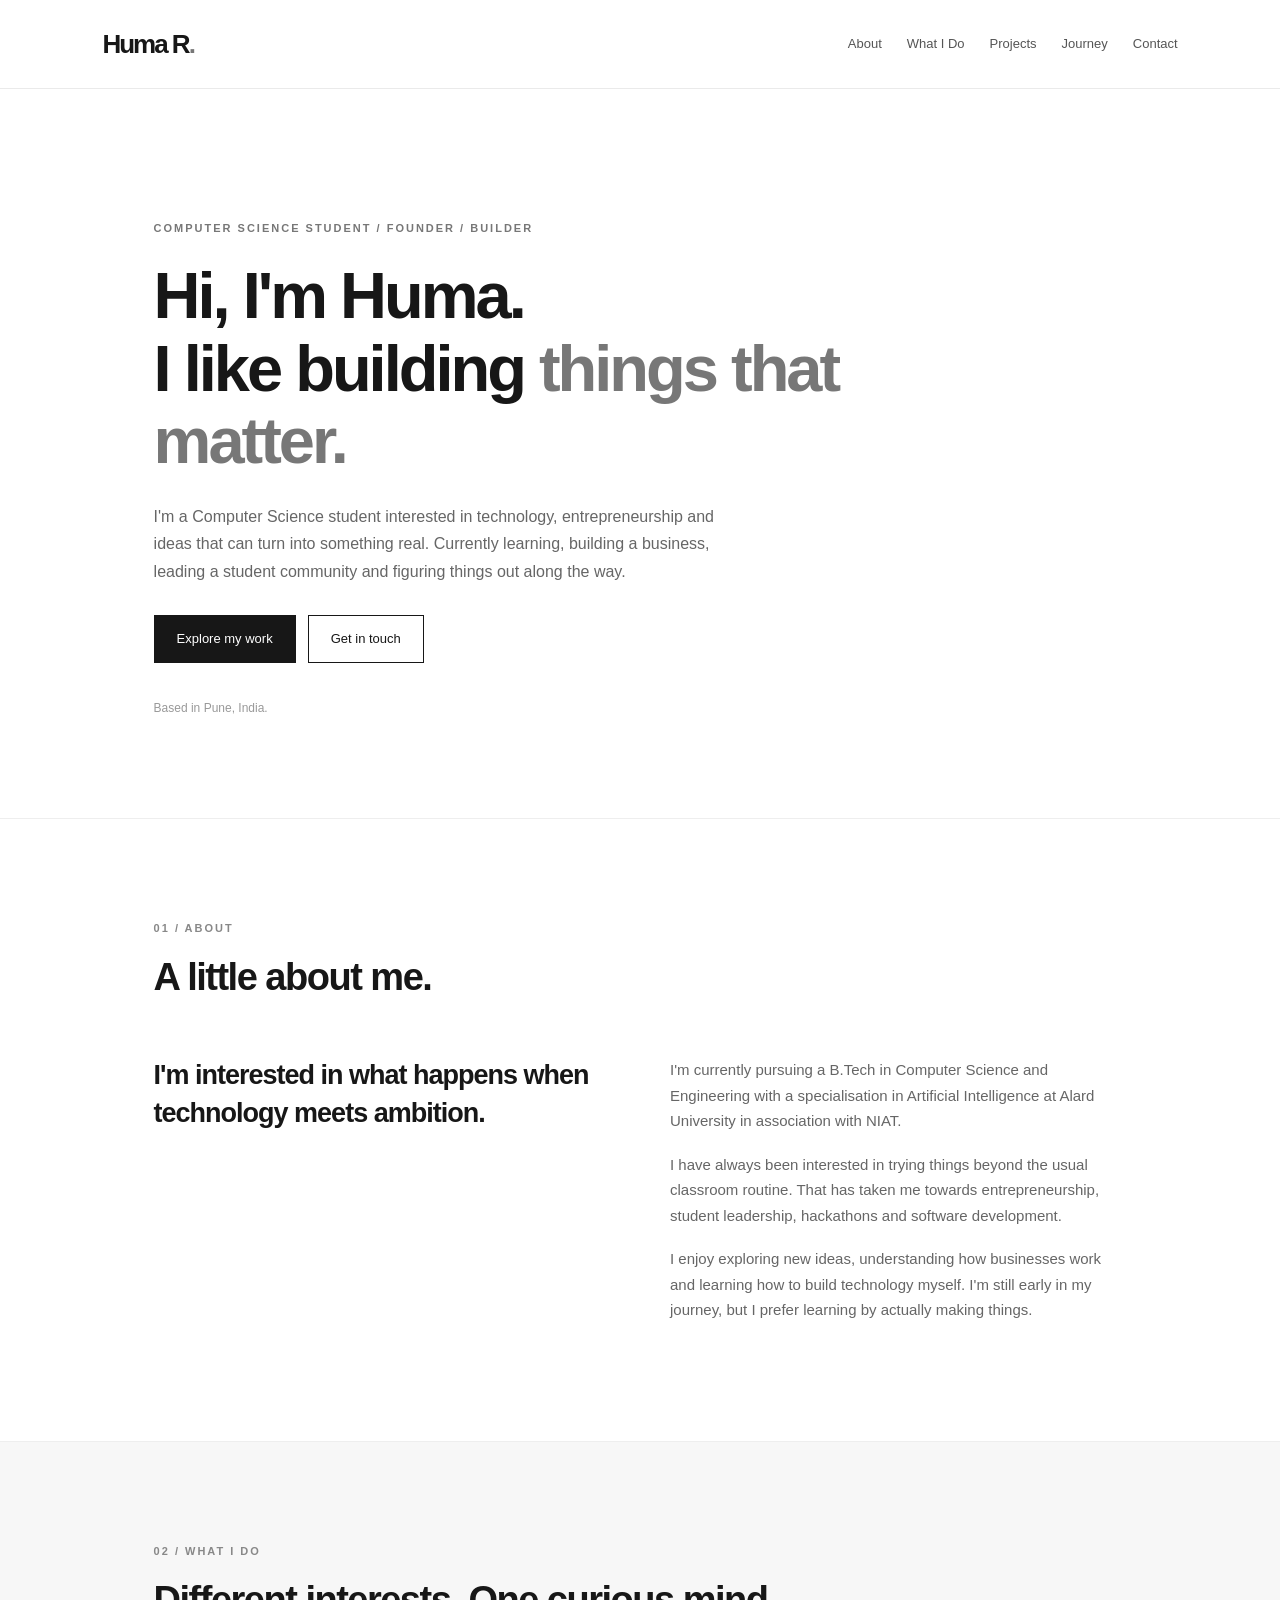
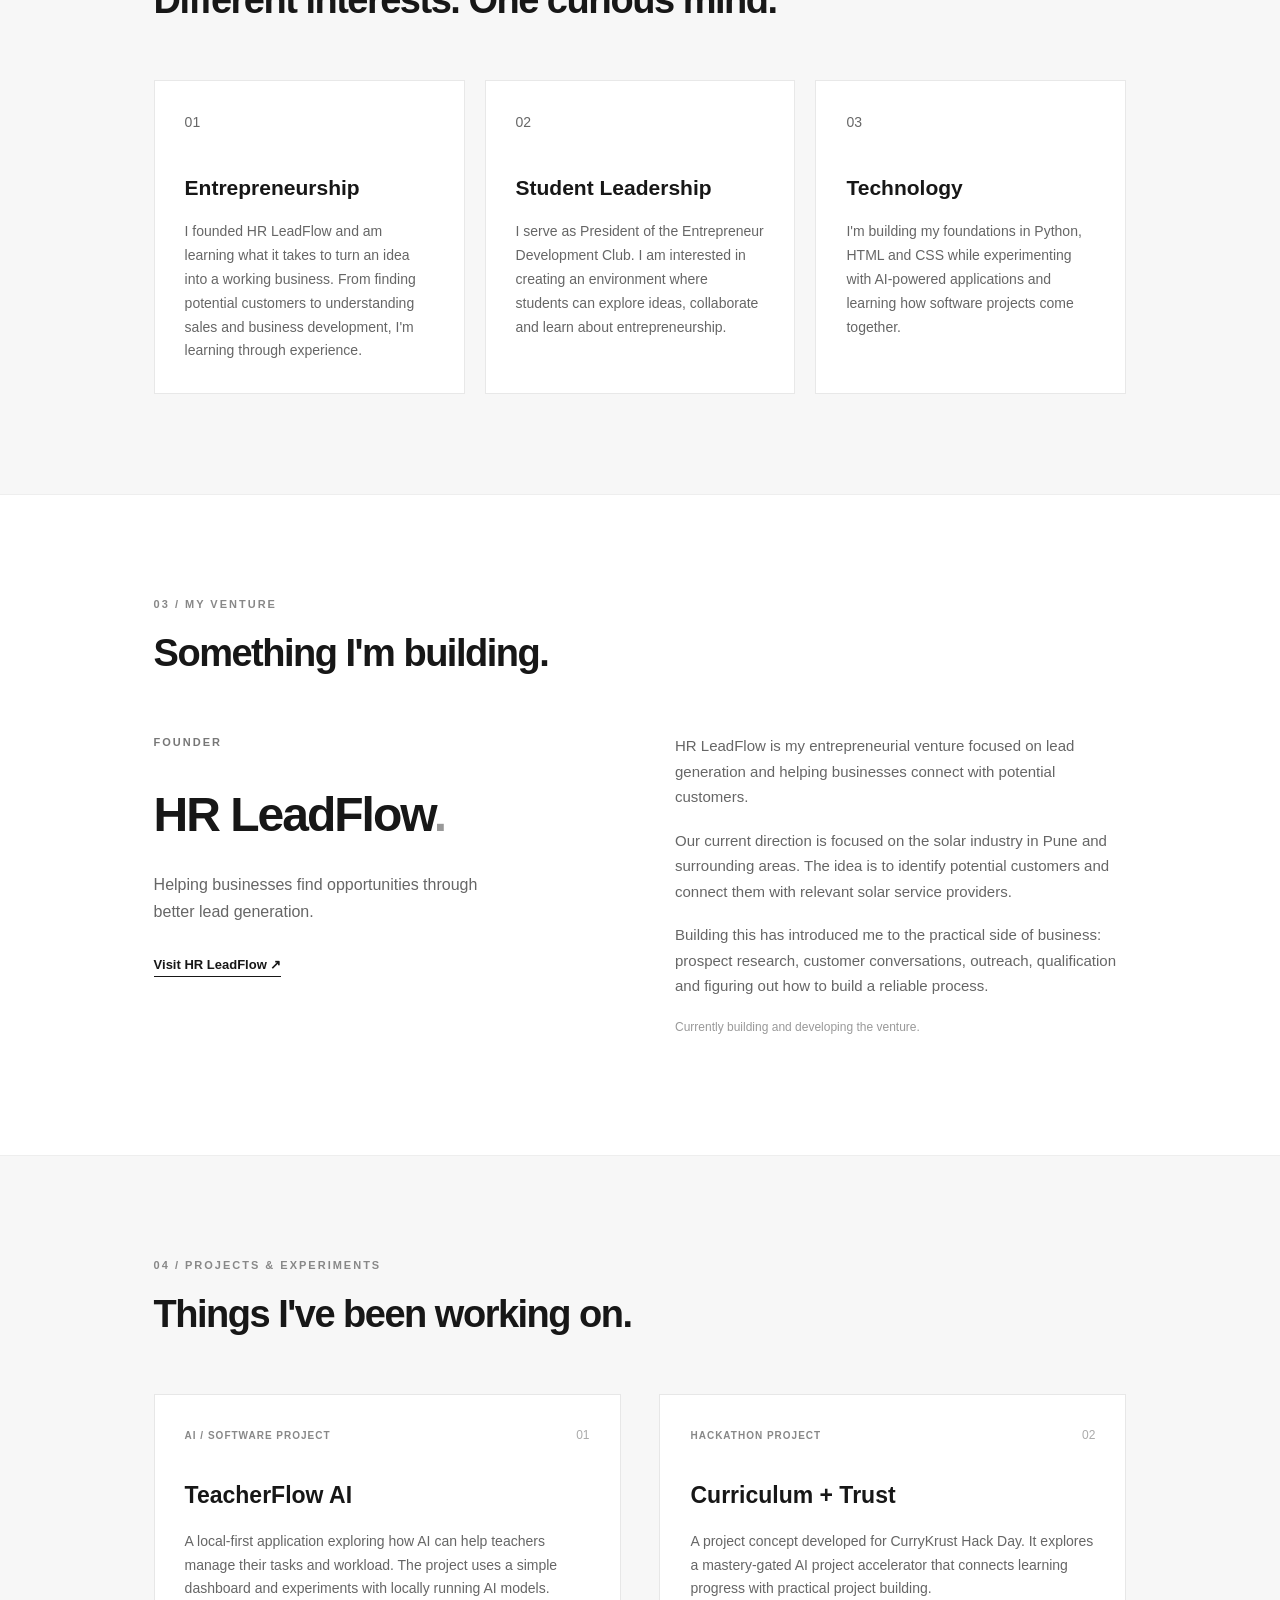
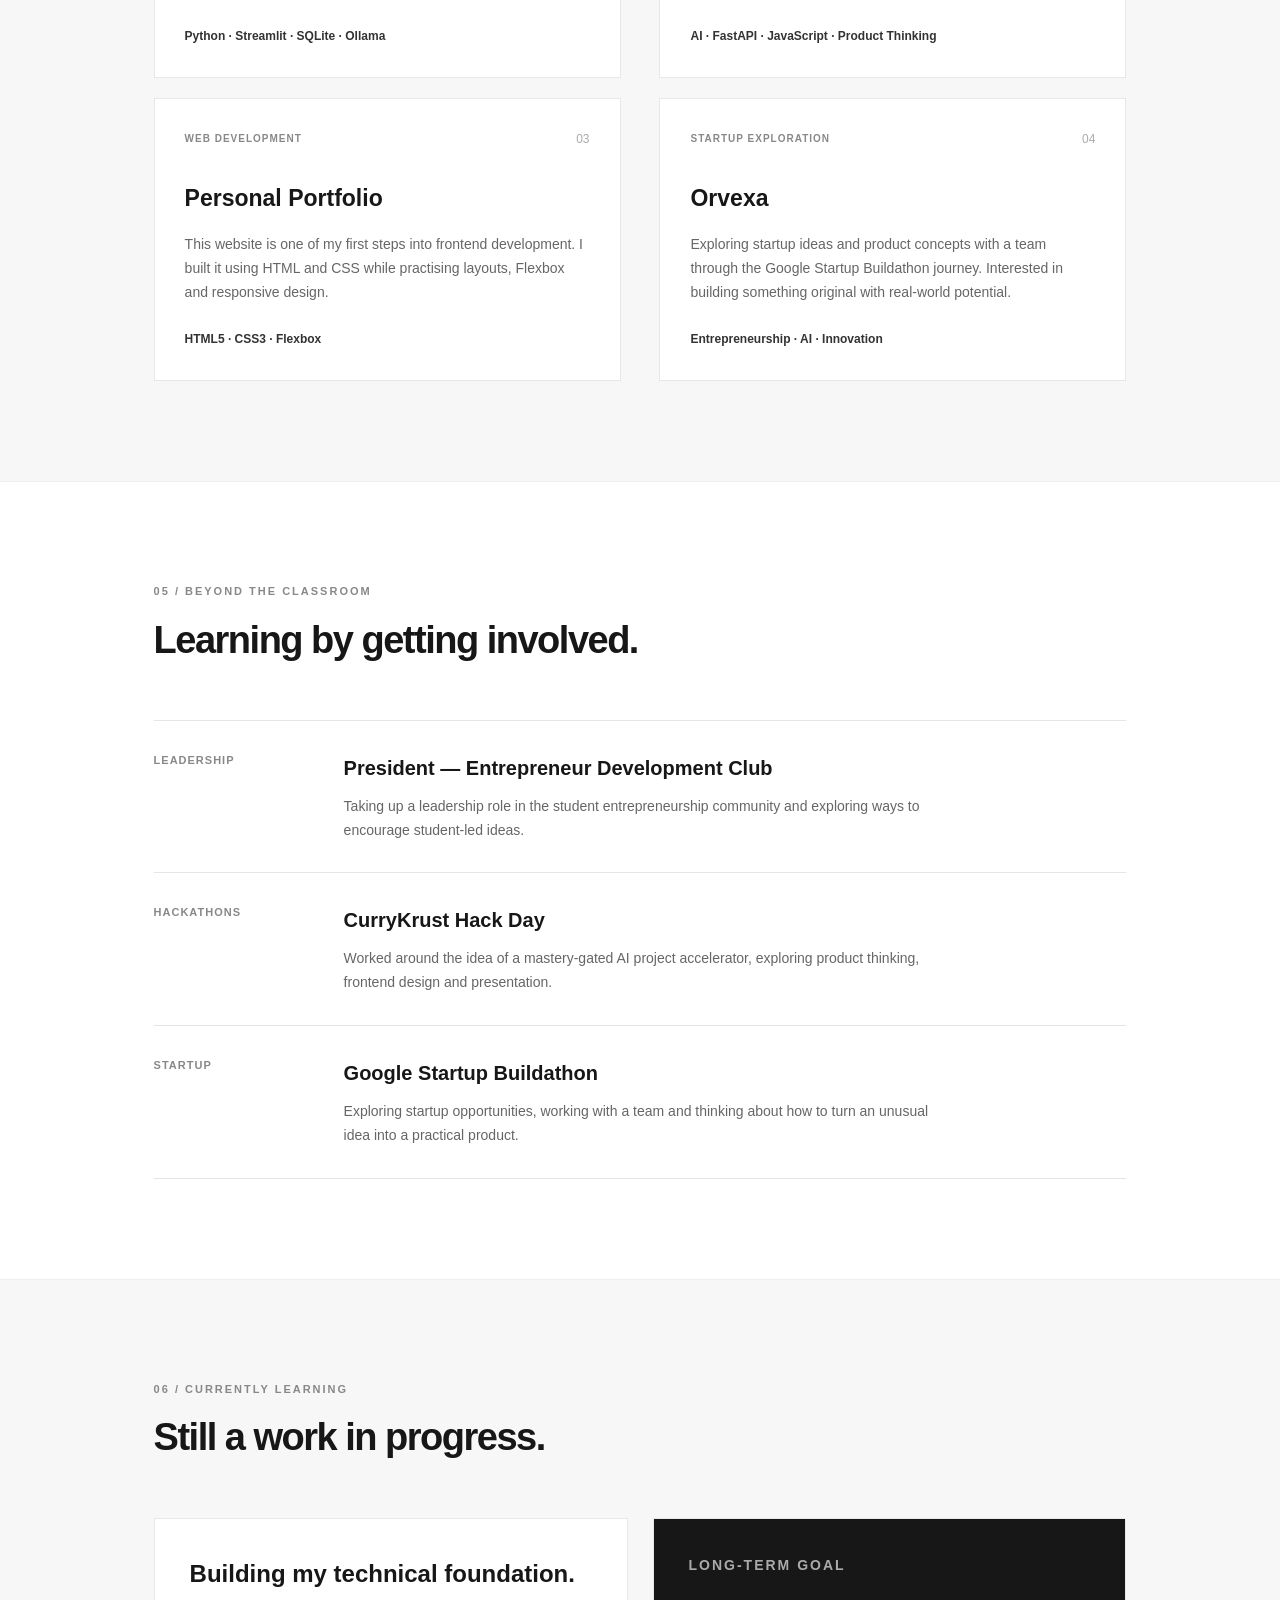
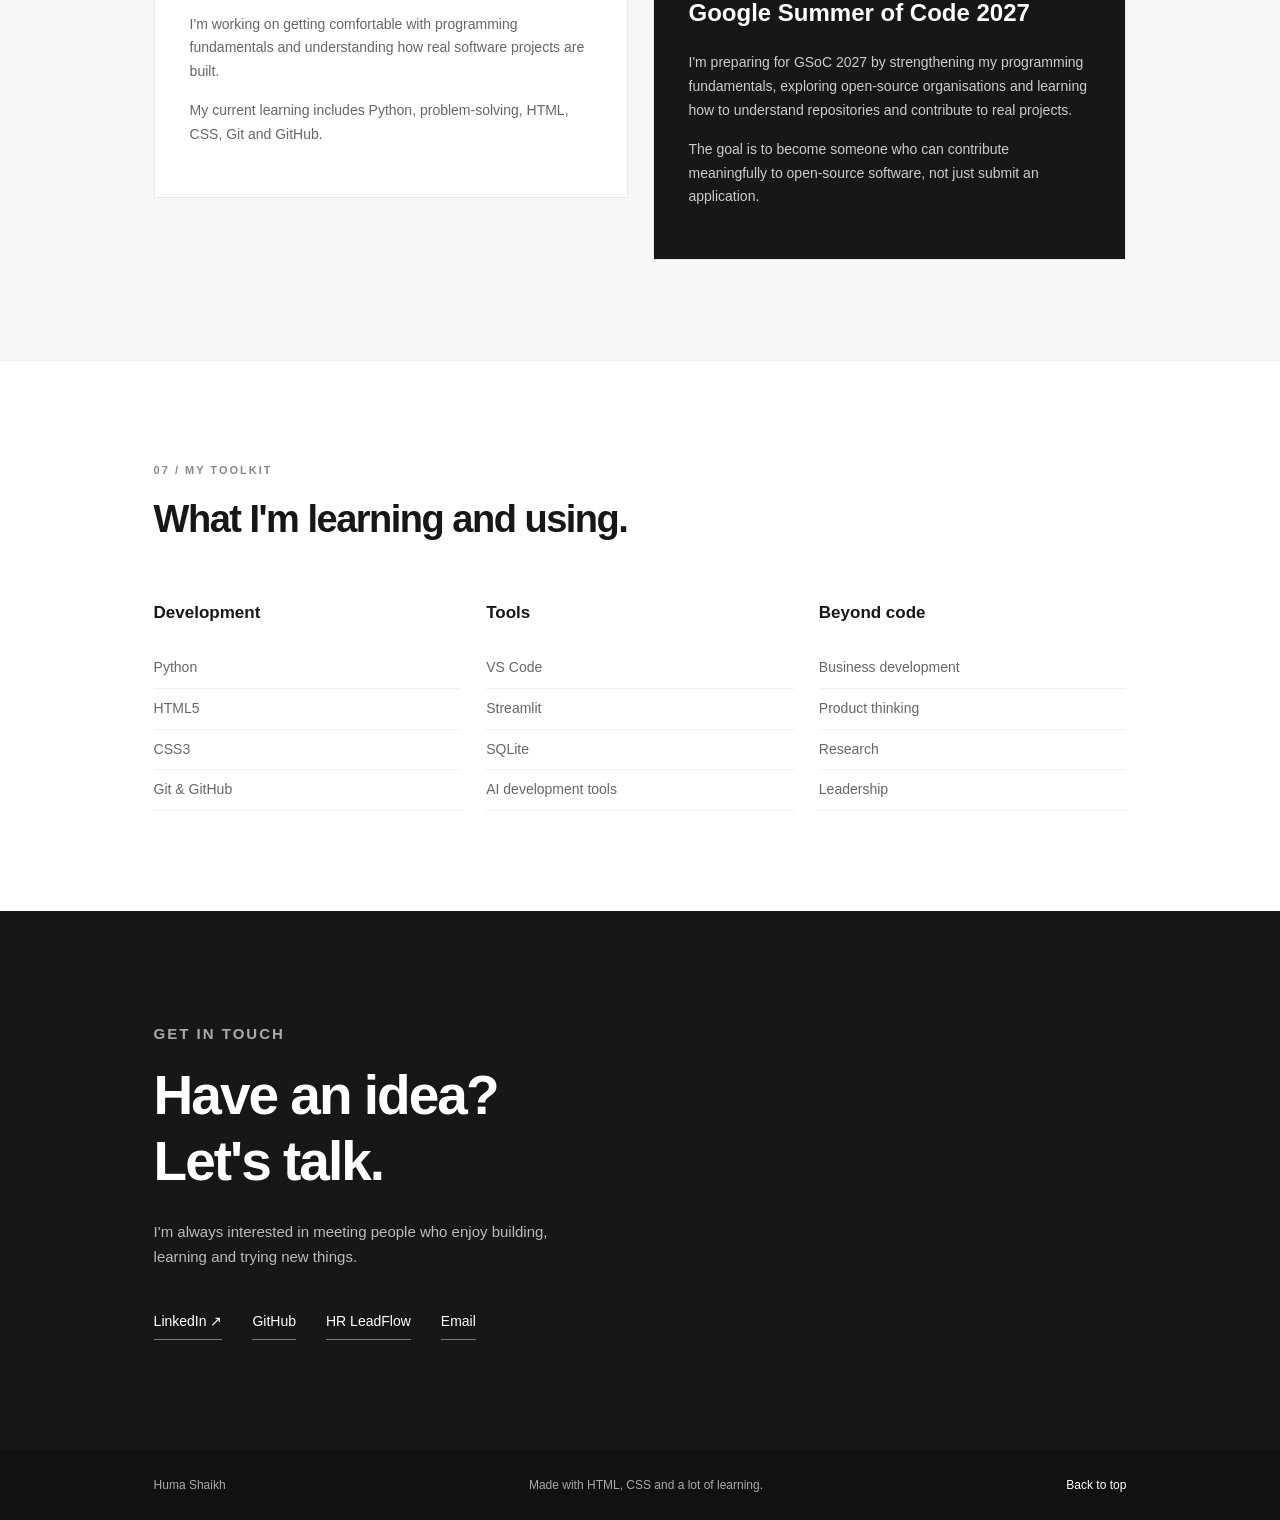
==== index.html @ b421ad07 "Update and rename huma.html to index.html" ====
<!DOCTYPE html>
<html lang="en">
<head>
    <title>Huma Shaikh | Personal Portfolio</title>
    <link rel="stylesheet" href="layout.css">
</head>
<body>
    <header class="header">
        <a href="#home" class="logo">Huma R<span>.</span></a>
        <nav class="navigation">
            <a href="#about">About</a>
            <a href="#work">What I Do</a>
            <a href="#projects">Projects</a>
            <a href="#journey">Journey</a>
            <a href="#contact">Contact</a>
        </nav>
    </header>

    <main>

        <section id="home" class="hero">
            <p class="eyebrow">COMPUTER SCIENCE STUDENT / FOUNDER / BUILDER</p>
            <h1>
                Hi, I'm Huma.<br>
                I like building <span>things that matter.</span>
            </h1>
            <p class="hero-description">
                I'm a Computer Science student interested in technology,
                entrepreneurship and ideas that can turn into something real.
                Currently learning, building a business, leading a student
                community and figuring things out along the way.
            </p>
            <div class="hero-buttons">
                <a href="#projects" class="button button-dark">
                    Explore my work
                </a>
                <a href="#contact" class="button button-light">
                    Get in touch
                </a>
            </div>
            <p class="location-note">
                Based in Pune, India.
            </p>
        </section>

        <section id="about" class="section">
            <div class="section-top">
                <p class="section-number">01 / ABOUT</p>
                <h2>A little about me.</h2>
            </div>
            <div class="about-content">
                <div class="about-intro">
                    <h3>
                        I'm interested in what happens when
                        technology meets ambition.
                    </h3>
                </div>
                <div class="about-text">
                    <p>
                        I'm currently pursuing a B.Tech in Computer
                        Science and Engineering with a specialisation
                        in Artificial Intelligence at Alard University
                        in association with NIAT.
                    </p>
                    <p>
                        I have always been interested in trying things
                        beyond the usual classroom routine. That has
                        taken me towards entrepreneurship, student
                        leadership, hackathons and software development.
                    </p>
                    <p>
                        I enjoy exploring new ideas, understanding how
                        businesses work and learning how to build
                        technology myself. I'm still early in my
                        journey, but I prefer learning by actually
                        making things.
                    </p>
                </div>
            </div>
        </section>

        <section id="work" class="section work-section">
            <div class="section-top">
                <p class="section-number">02 / WHAT I DO</p>
                <h2>Different interests. One curious mind.</h2>
            </div>
            <div class="work-container">
                <article class="work-card">
                    <p class="card-number">01</p>
                    <h3>Entrepreneurship</h3>
                    <p>
                        I founded HR LeadFlow and am learning what it
                        takes to turn an idea into a working business.
                        From finding potential customers to understanding
                        sales and business development, I'm learning
                        through experience.
                    </p>
                </article>

                <article class="work-card">
                    <p class="card-number">02</p>
                    <h3>Student Leadership</h3>
                    <p>
                        I serve as President of the Entrepreneur
                        Development Club. I am interested in creating
                        an environment where students can explore
                        ideas, collaborate and learn about
                        entrepreneurship.
                    </p>
                </article>

                <article class="work-card">
                    <p class="card-number">03</p>
                    <h3>Technology</h3>
                    <p>
                        I'm building my foundations in Python,
                        HTML and CSS while experimenting with
                        AI-powered applications and learning
                        how software projects come together.
                    </p>
                </article>
            </div>
        </section>

        <section class="section venture-section">
            <div class="section-top">
                <p class="section-number">03 / MY VENTURE</p>
                <h2>Something I'm building.</h2>
            </div>
            <div class="venture-content">
                <div class="venture-heading">
                    <p class="eyebrow">FOUNDER</p>
                    <h3>HR LeadFlow<span>.</span></h3>
                    <p class="venture-tagline">
                        Helping businesses find opportunities
                        through better lead generation.
                    </p>
                    <a href="https://hrleadflow.com" target="_blank" rel="noopener noreferrer" class="text-link">
                        Visit HR LeadFlow ↗
                    </a>
                </div>

                <div class="venture-description">
                    <p>
                        HR LeadFlow is my entrepreneurial venture
                        focused on lead generation and helping
                        businesses connect with potential customers.
                    </p>
                    <p>
                        Our current direction is focused on the
                        solar industry in Pune and surrounding
                        areas. The idea is to identify potential
                        customers and connect them with relevant
                        solar service providers.
                    </p>
                    <p>
                        Building this has introduced me to the
                        practical side of business: prospect research,
                        customer conversations, outreach, qualification
                        and figuring out how to build a reliable process.
                    </p>
                    <p class="small-note">
                        Currently building and developing the venture.
                    </p>
                </div>
            </div>
        </section>

        <section id="projects" class="section projects-section">
            <div class="section-top">
                <p class="section-number">04 / PROJECTS & EXPERIMENTS</p>
                <h2>Things I've been working on.</h2>
            </div>
            <div class="projects-container">
                <article class="project-card">
                    <div class="project-heading">
                        <p class="project-type">AI / SOFTWARE PROJECT</p>
                        <span>01</span>
                    </div>
                    <h3>TeacherFlow AI</h3>
                    <p>
                        A local-first application exploring how AI
                        can help teachers manage their tasks and
                        workload. The project uses a simple dashboard
                        and experiments with locally running AI models.
                    </p>
                    <p class="tech-stack">
                        Python · Streamlit · SQLite · Ollama
                    </p>
                </article>

                <article class="project-card">
                    <div class="project-heading">
                        <p class="project-type">HACKATHON PROJECT</p>
                        <span>02</span>
                    </div>
                    <h3>Curriculum + Trust</h3>
                    <p>
                        A project concept developed for CurryKrust
                        Hack Day. It explores a mastery-gated AI
                        project accelerator that connects learning
                        progress with practical project building.
                    </p>
                    <p class="tech-stack">
                        AI · FastAPI · JavaScript · Product Thinking
                    </p>
                </article>

                <article class="project-card">
                    <div class="project-heading">
                        <p class="project-type">WEB DEVELOPMENT</p>
                        <span>03</span>
                    </div>
                    <h3>Personal Portfolio</h3>
                    <p>
                        This website is one of my first steps into
                        frontend development. I built it using
                        HTML and CSS while practising layouts,
                        Flexbox and responsive design.
                    </p>
                    <p class="tech-stack">
                        HTML5 · CSS3 · Flexbox
                    </p>
                </article>

                <article class="project-card">
                    <div class="project-heading">
                        <p class="project-type">STARTUP EXPLORATION</p>
                        <span>04</span>
                    </div>
                    <h3>Orvexa</h3>
                    <p>
                        Exploring startup ideas and product concepts
                        with a team through the Google Startup
                        Buildathon journey. Interested in building
                        something original with real-world potential.
                    </p>
                    <p class="tech-stack">
                        Entrepreneurship · AI · Innovation
                    </p>
                </article>
            </div>
        </section>

        <section class="section experience-section">
            <div class="section-top">
                <p class="section-number">05 / BEYOND THE CLASSROOM</p>
                <h2>Learning by getting involved.</h2>
            </div>
            <div class="experience-list">
                <div class="experience-item">
                    <div class="experience-date">
                        LEADERSHIP
                    </div>
                    <div class="experience-detail">
                        <h3>President — Entrepreneur Development Club</h3>
                        <p>
                            Taking up a leadership role in the student
                            entrepreneurship community and exploring
                            ways to encourage student-led ideas.
                        </p>
                    </div>
                </div>

                <div class="experience-item">
                    <div class="experience-date">
                        HACKATHONS
                    </div>
                    <div class="experience-detail">
                        <h3>CurryKrust Hack Day</h3>
                        <p>
                            Worked around the idea of a mastery-gated
                            AI project accelerator, exploring product
                            thinking, frontend design and presentation.
                        </p>
                    </div>
                </div>

                <div class="experience-item">
                    <div class="experience-date">
                        STARTUP
                    </div>
                    <div class="experience-detail">
                        <h3>Google Startup Buildathon</h3>
                        <p>
                            Exploring startup opportunities, working
                            with a team and thinking about how to turn
                            an unusual idea into a practical product.
                        </p>
                    </div>
                </div>
            </div>
        </section>

        <section id="journey" class="section learning-section">
            <div class="section-top">
                <p class="section-number">06 / CURRENTLY LEARNING</p>
                <h2>Still a work in progress.</h2>
            </div>
            <div class="learning-content">
                <div class="learning-text">
                    <h3>Building my technical foundation.</h3>
                    <p>
                        I'm working on getting comfortable with
                        programming fundamentals and understanding
                        how real software projects are built.
                    </p>
                    <p>
                        My current learning includes Python,
                        problem-solving, HTML, CSS, Git and GitHub.
                    </p>
                </div>

                <div class="learning-text gsoc-card">
                    <p class="eyebrow">LONG-TERM GOAL</p>
                    <h3>Google Summer of Code 2027</h3>
                    <p>
                        I'm preparing for GSoC 2027 by strengthening
                        my programming fundamentals, exploring
                        open-source organisations and learning
                        how to understand repositories and contribute
                        to real projects.
                    </p>
                    <p>
                        The goal is to become someone who can
                        contribute meaningfully to open-source
                        software, not just submit an application.
                    </p>
                </div>
            </div>
        </section>

        <section class="section skills-section">
            <div class="section-top">
                <p class="section-number">07 / MY TOOLKIT</p>
                <h2>What I'm learning and using.</h2>
            </div>
            <div class="skills-container">
                <div class="skill-group">
                    <h3>Development</h3>
                    <p>Python</p>
                    <p>HTML5</p>
                    <p>CSS3</p>
                    <p>Git & GitHub</p>
                </div>
                <div class="skill-group">
                    <h3>Tools</h3>
                    <p>VS Code</p>
                    <p>Streamlit</p>
                    <p>SQLite</p>
                    <p>AI development tools</p>
                </div>
                <div class="skill-group">
                    <h3>Beyond code</h3>
                    <p>Business development</p>
                    <p>Product thinking</p>
                    <p>Research</p>
                    <p>Leadership</p>
                </div>
            </div>
        </section>

        <section id="contact" class="contact-section">
            <p class="section-number">GET IN TOUCH</p>
            <h2>
                Have an idea?<br>
                Let's talk.
            </h2>
            <p>
                I'm always interested in meeting people who
                enjoy building, learning and trying new things.
            </p>
            <div class="contact-links">
                <a href="https://www.linkedin.com/in/huma-shaikh-65039b369/" target="_blank" >
                    LinkedIn ↗
                </a>
                <a href="https://github.com/Huma79093-glitch" target="_blank" >
                    GitHub 
                </a>
                <a href="https://hrleadflow.com" target="_blank" >
                    HR LeadFlow 
                </a>
                <a href="mailto:huma79093@gmail.com">
                    Email 
                </a>
            </div>
        </section>

    </main>

    <footer class="footer">
        <p>Huma Shaikh</p>
        <p>Made with HTML, CSS and a lot of learning.</p>
        <a href="#home">Back to top </a>
    </footer>

</body>
</html>
---- layout.css ----
* {
    margin: 0;
    padding: 0;
    box-sizing: border-box;
}


body {
    background-color: #ffffff;
    color: #171717;
    font-family: Arial, Helvetica, sans-serif;
    line-height: 1.7;
    overflow-x: hidden;
}

/* header stuff */
.header {
    width: 100%;
    padding: 22px 8%;
    display: flex;
    justify-content: space-between;
    align-items: center;
    border-bottom: 1px solid #eaeaea;
    background-color: #ffffff;
}

.logo {
    color: #171717;
    font-size: 26px;
    font-weight: bold;
    text-decoration: none;
    letter-spacing: -2px;
}

.logo span {
    color: #777777;
}

.navigation {
    display: flex;
    align-items: center;
    flex-wrap: wrap;
}

.navigation a {
    color: #555555;
    text-decoration: none;
    font-size: 13px;
    margin-left: 25px;
}

.navigation a:hover {
    color: #000000;
}

.hero {
    min-height: 620px;
    padding: 130px 12% 100px;
    display: flex;
    flex-direction: column;
    justify-content: center;
    align-items: flex-start;
}

.eyebrow {
    color: #777777;
    font-size: 11px;
    font-weight: bold;
    letter-spacing: 2px;
    margin-bottom: 22px;
}

.hero h1 {
    font-size: 65px;
    line-height: 1.12;
    letter-spacing: -3px;
    max-width: 850px;
    margin-bottom: 25px;
}

.hero h1 span {
    color: #777777;
}

.hero-description {
    color: #666666;
    max-width: 580px;
    font-size: 16px;
    margin-bottom: 30px;
}

.hero-buttons {
    display: flex;
    flex-wrap: wrap;
    align-items: center;
    gap: 12px;
}

.button {
    display: inline-block;
    padding: 12px 22px;
    text-decoration: none;
    font-size: 13px;
    border: 1px solid #171717;
}

.button-dark {
    background-color: #171717;
    color: #ffffff;
}

.button-light {
    background-color: #ffffff;
    color: #171717;
}

.button:hover {
    background-color: #555555;
    color: #ffffff;
}

.location-note {
    color: #999999;
    font-size: 12px;
    margin-top: 35px;
}

.section {
    padding: 100px 12%;
    border-top: 1px solid #eeeeee;
}

.section-top {
    margin-bottom: 55px;
}

.section-number {
    color: #888888;
    font-size: 11px;
    font-weight: bold;
    letter-spacing: 2px;
    margin-bottom: 15px;
}

.section-top h2 {
    font-size: 38px;
    letter-spacing: -1.5px;
    line-height: 1.3;
}

.about-content {
    display: flex;
    justify-content: space-between;
    align-items: flex-start;
    gap: 60px;
}

.about-intro {
    flex: 1;
}

.about-intro h3 {
    font-size: 27px;
    line-height: 1.4;
    letter-spacing: -1px;
}

.about-text {
    flex: 1;
}

.about-text p {
    color: #666666;
    font-size: 15px;
    margin-bottom: 18px;
}

/* TODO: clean up work section padding later */
.work-section {
    background-color: #f7f7f7;
}

.work-container {
    display: flex;
    justify-content: space-between;
    align-items: stretch;
    flex-wrap: wrap;
    gap: 20px;
}

.work-card {
    background-color: #ffffff;
    border: 1px solid #e8e8e8;
    padding: 30px;
    flex: 1;
    min-width: 220px;
}

.card-number {
    color: #999999;
    font-size: 12px;
    margin-bottom: 35px;
}

.work-card h3 {
    font-size: 21px;
    margin-bottom: 15px;
}

.work-card p {
    color: #666666;
    font-size: 14px;
}

.venture-content {
    display: flex;
    justify-content: space-between;
    align-items: flex-start;
    gap: 70px;
}

.venture-heading {
    flex: 1;
}

.venture-heading h3 {
    font-size: 48px;
    letter-spacing: -2px;
    margin-bottom: 15px;
}

.venture-heading h3 span {
    color: #999999;
}

.venture-tagline {
    color: #666666;
    font-size: 16px;
    margin-bottom: 25px;
    max-width: 330px;
}

.text-link {
    color: #171717;
    font-size: 13px;
    font-weight: bold;
    text-decoration: none;
    border-bottom: 1px solid #171717;
    padding-bottom: 4px;
}

.venture-description {
    flex: 1;
}

.venture-description p {
    color: #666666;
    font-size: 15px;
    margin-bottom: 18px;
}

.venture-description .small-note {
    color: #999999;
    font-size: 12px;
}

.projects-section {
    background-color: #f7f7f7;
}

.projects-container {
    display: flex;
    justify-content: space-between;
    flex-wrap: wrap;
    gap: 20px;
}

.project-card {
    width: 48%;
    background-color: #ffffff;
    border: 1px solid #e7e7e7;
    padding: 30px;
}

.project-heading {
    display: flex;
    justify-content: space-between;
    align-items: center;
    margin-bottom: 30px;
}

.project-type {
    color: #888888;
    font-size: 10px;
    font-weight: bold;
    letter-spacing: 1px;
}

.project-heading span {
    color: #aaaaaa;
    font-size: 12px;
}

.project-card h3 {
    font-size: 23px;
    margin-bottom: 15px;
}

.project-card > p {
    color: #666666;
    font-size: 14px;
}

.project-card .tech-stack {
    color: #333333;
    font-size: 12px;
    margin-top: 25px;
    font-weight: bold;
}

.experience-list {
    border-top: 1px solid #e5e5e5;
}

.experience-item {
    display: flex;
    justify-content: space-between;
    align-items: flex-start;
    gap: 40px;
    padding: 30px 0;
    border-bottom: 1px solid #e5e5e5;
}

.experience-date {
    color: #888888;
    font-size: 11px;
    font-weight: bold;
    letter-spacing: 1px;
    width: 150px;
    flex-shrink: 0;
}

.experience-detail {
    flex: 1;
}

.experience-detail h3 {
    font-size: 20px;
    margin-bottom: 10px;
}

.experience-detail p {
    color: #666666;
    font-size: 14px;
    max-width: 600px;
}

.learning-section {
    background-color: #f7f7f7;
}

.learning-content {
    display: flex;
    justify-content: space-between;
    align-items: flex-start;
    gap: 25px;
}

.learning-text {
    flex: 1;
    background-color: #ffffff;
    padding: 35px;
    border: 1px solid #e8e8e8;
}

.learning-text h3 {
    font-size: 24px;
    margin-bottom: 18px;
}

.learning-text p {
    color: #666666;
    font-size: 14px;
    margin-bottom: 15px;
}

.gsoc-card {
    background-color: #171717;
    color: #ffffff;
}

.gsoc-card .eyebrow {
    color: #aaaaaa;
}

.gsoc-card p {
    color: #cccccc;
}

.skills-container {
    display: flex;
    justify-content: space-between;
    flex-wrap: wrap;
    gap: 25px;
}

.skill-group {
    flex: 1;
    min-width: 180px;
}

.skill-group h3 {
    font-size: 17px;
    margin-bottom: 20px;
}

.skill-group p {
    color: #666666;
    font-size: 14px;
    padding: 8px 0;
    border-bottom: 1px solid #eeeeee;
}

.contact-section {
    padding: 110px 12%;
    background-color: #171717;
    color: #ffffff;
}

.contact-section .section-number {
    color: #aaaaaa;
}

.contact-section h2 {
    font-size: 55px;
    line-height: 1.2;
    letter-spacing: -2px;
    margin-bottom: 25px;
}

.contact-section > p {
    color: #bbbbbb;
    font-size: 15px;
    max-width: 450px;
}

.contact-links {
    display: flex;
    flex-wrap: wrap;
    gap: 30px;
    margin-top: 40px;
}

.contact-links a {
    color: #ffffff;
    font-size: 14px;
    text-decoration: none;
    border-bottom: 1px solid #777777;
    padding-bottom: 5px;
}

.contact-links a:hover {
    color: #aaaaaa;
}

.footer {
    background-color: #111111;
    color: #aaaaaa;
    padding: 25px 12%;
    display: flex;
    justify-content: space-between;
    align-items: center;
    flex-wrap: wrap;
    gap: 15px;
    font-size: 12px;
}

.footer a {
    color: #ffffff;
    text-decoration: none;
}

@media screen and (max-width: 900px) {

    .header {
        padding: 20px 5%;
        flex-direction: column;
        gap: 15px;
    }

    .navigation {
        justify-content: center;
    }

    .navigation a {
        margin: 5px 10px;
    }

    .hero {
        padding: 100px 8%;
    }

    .hero h1 {
        font-size: 52px;
    }

    .section {
        padding: 80px 8%;
    }

    .about-content,
    .venture-content,
    .learning-content {
        flex-direction: column;
        gap: 35px;
    }

    .project-card {
        width: 100%;
    }

    .contact-section {
        padding: 90px 8%;
    }

    .footer {
        padding: 25px 8%;
    }

}

@media screen and (max-width: 600px) {

    .header {
        padding: 18px 5%;
    }

    .navigation a {
        font-size: 12px;
        margin: 5px 8px;
    }

    .hero {
        min-height: auto;
        padding: 90px 7%;
    }

    .hero h1 {
        font-size: 42px;
        letter-spacing: -2px;
    }

    .hero-description {
        font-size: 14px;
    }

    .hero-buttons {
        flex-direction: column;
        align-items: flex-start;
    }

    .section {
        padding: 70px 7%;
    }

    .section-top h2 {
        font-size: 30px;
    }

    .about-intro h3 {
        font-size: 23px;
    }

    .work-container {
        flex-direction: column;
    }

    .work-card {
        width: 100%;
    }

    .venture-heading h3 {
        font-size: 40px;
    }

    .experience-item {
        flex-direction: column;
        gap: 12px;
    }

    .learning-content {
        flex-direction: column;
    }

    .learning-text {
        width: 100%;
        padding: 25px;
    }

    .contact-section {
        padding: 80px 7%;
    }

    .contact-section h2 {
        font-size: 42px;
    }

    .contact-links {
        flex-direction: column;
        align-items: flex-start;
        gap: 18px;
    }

    .footer {
        flex-direction: column;
        align-items: flex-start;
        padding: 25px 7%;
    }

}
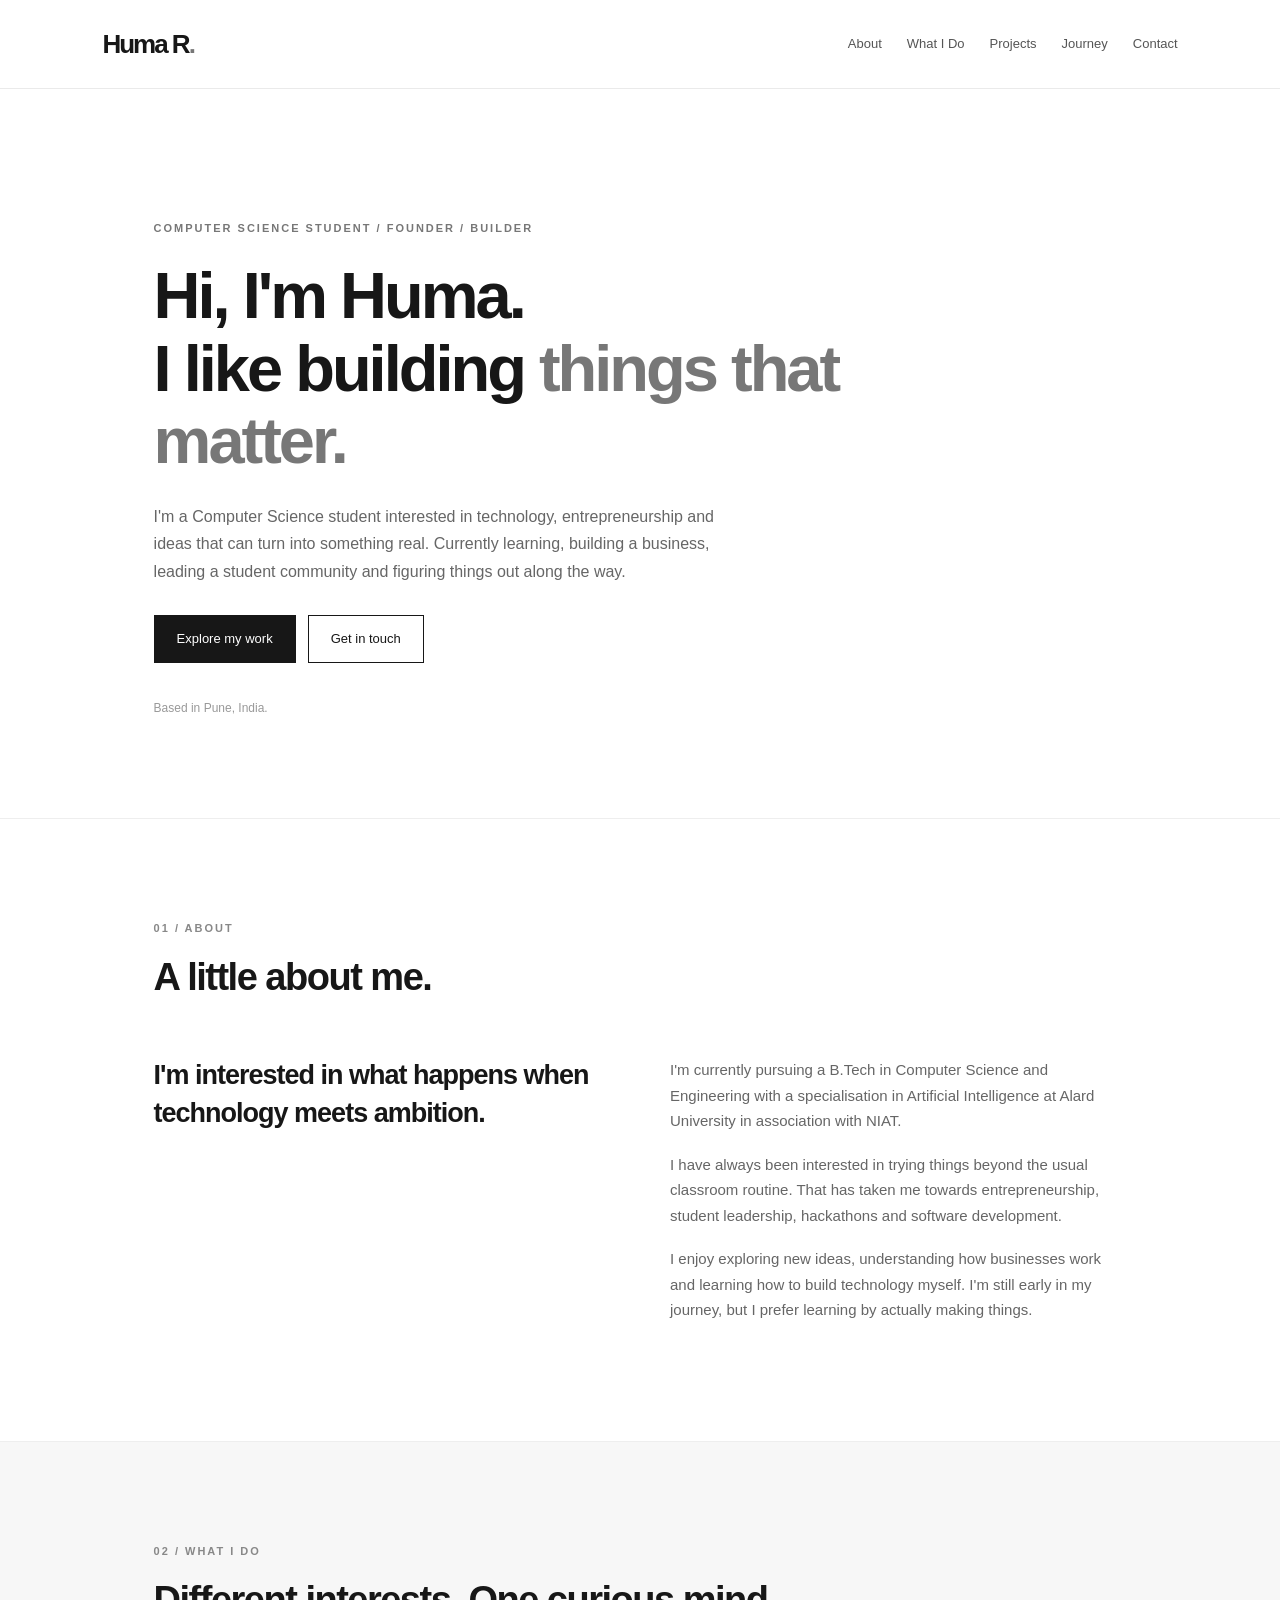
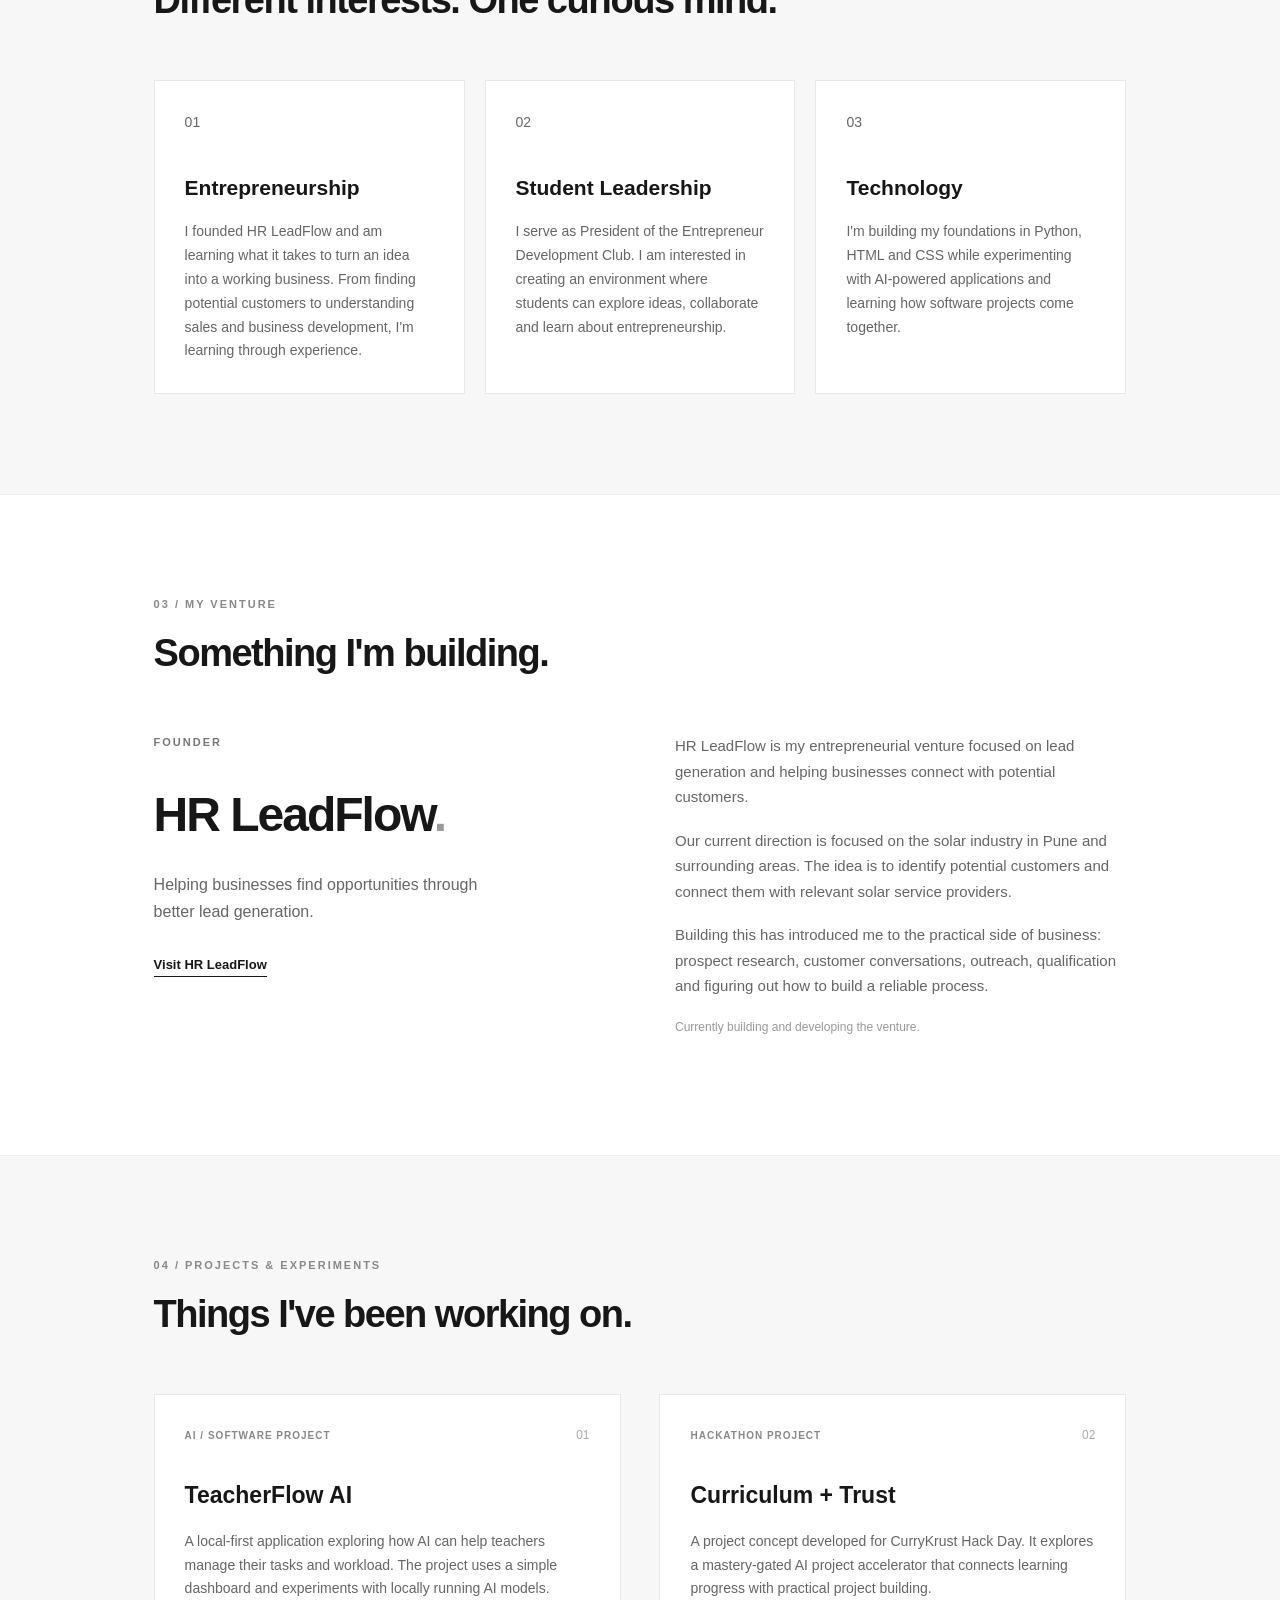
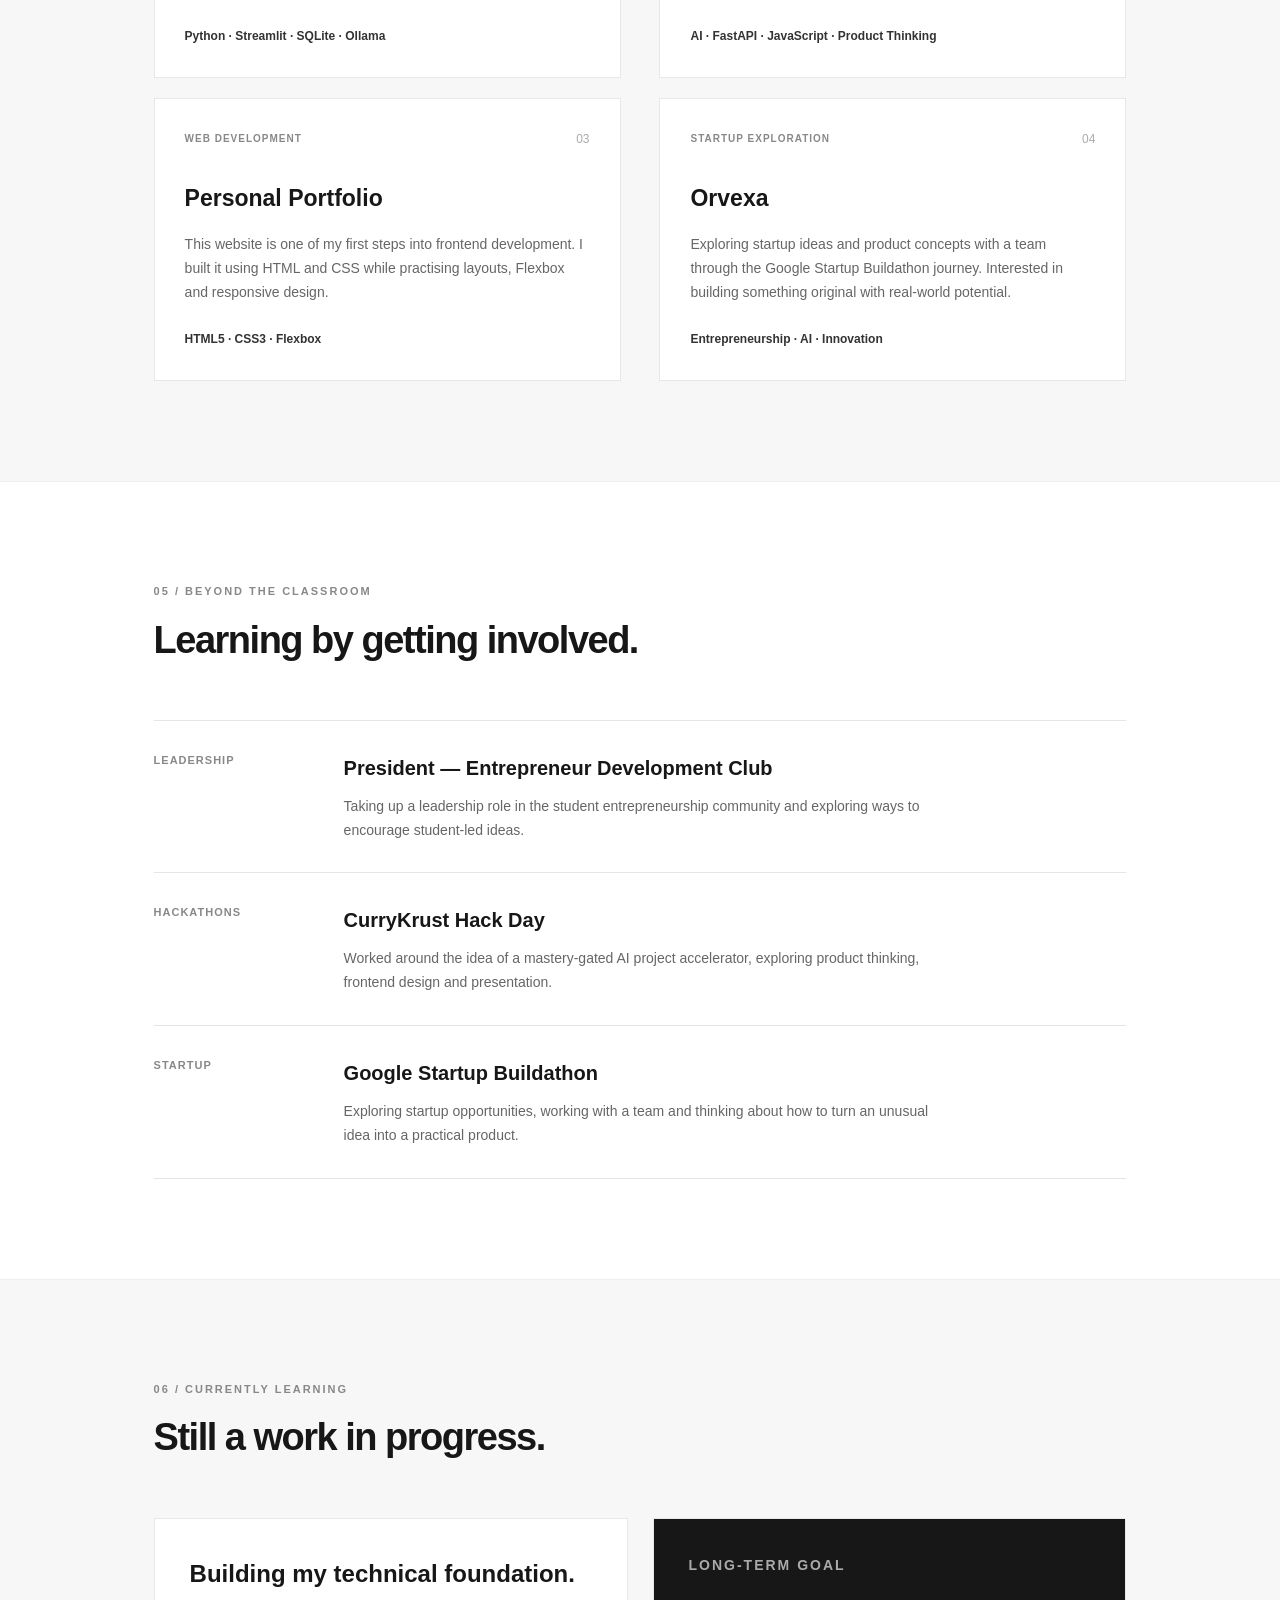
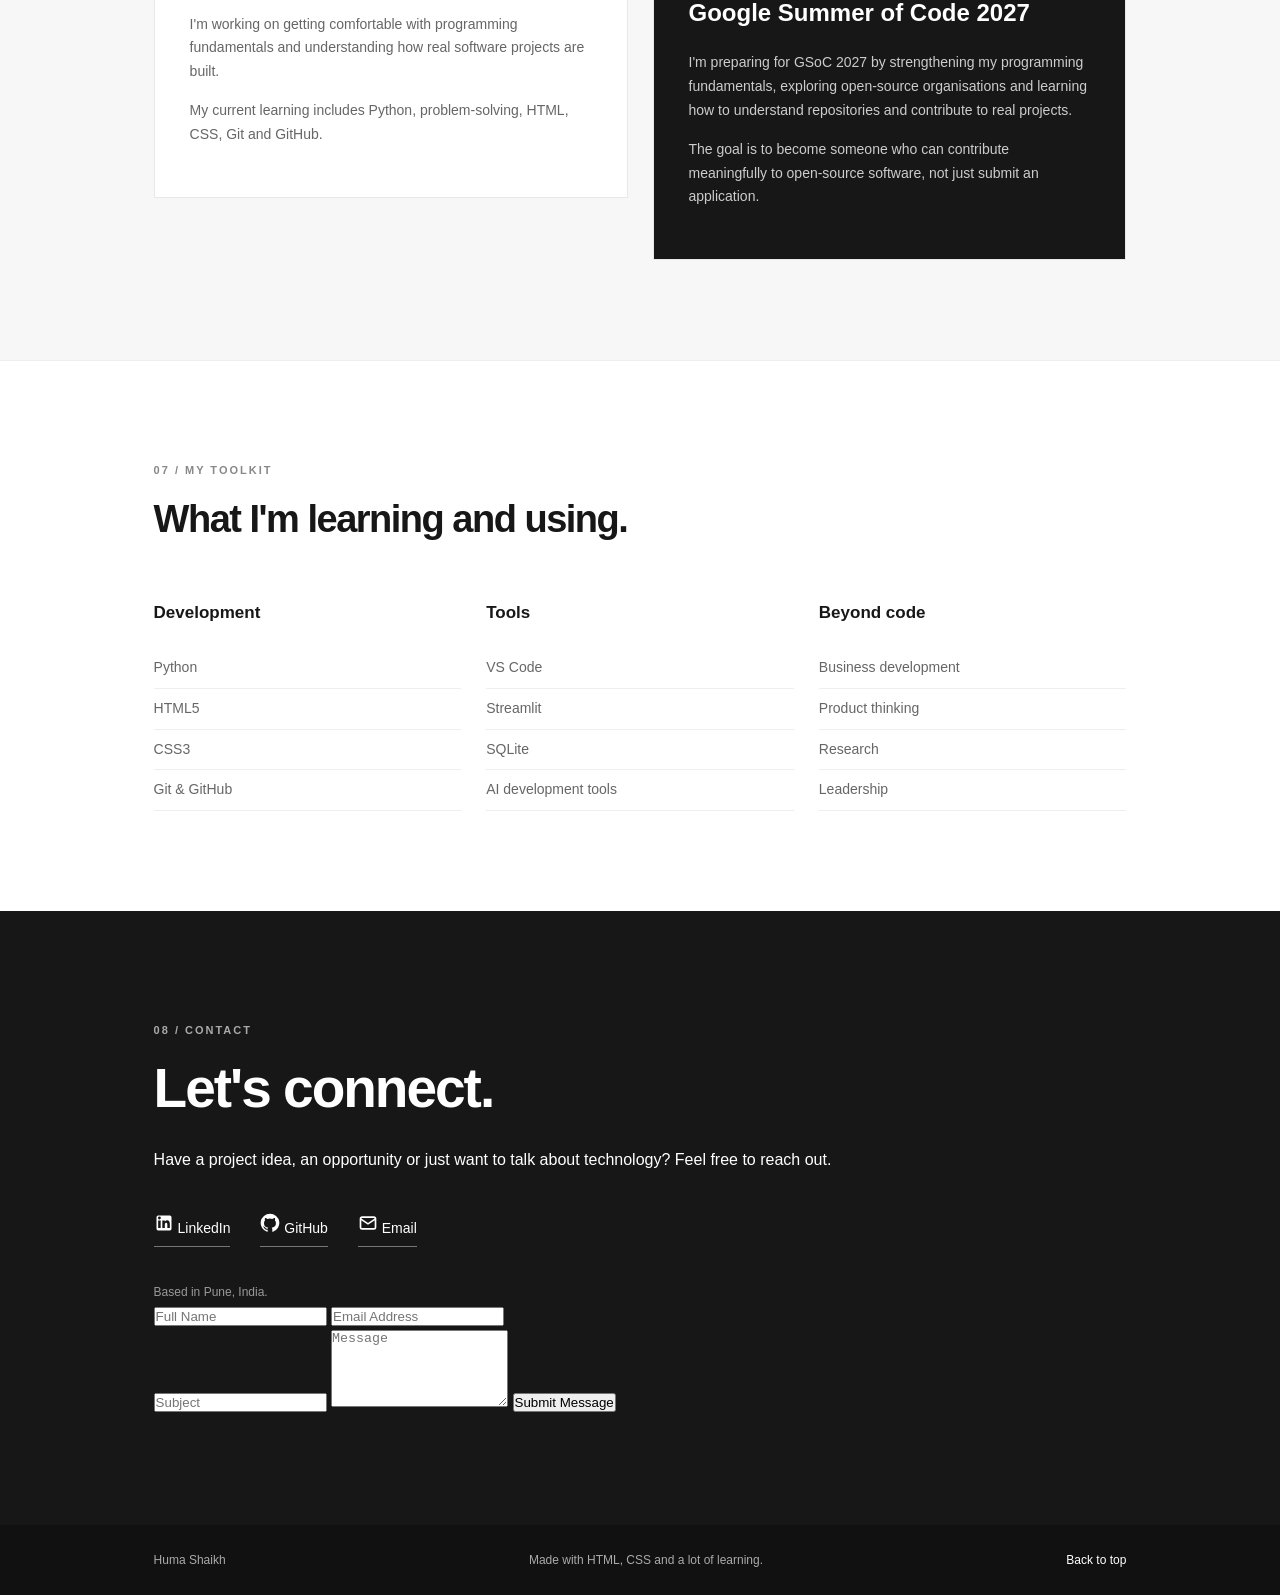
==== commit 1c85ff00: "Update index.html" ====
--- a/index.html
+++ b/index.html
@@ -1,12 +1,22 @@
+
 <!DOCTYPE html>
 <html lang="en">
+
 <head>
+    <meta charset="UTF-8">
+    <meta name="viewport" content="width=device-width, initial-scale=1.0">
+
     <title>Huma Shaikh | Personal Portfolio</title>
-    <link rel="stylesheet" href="layout.css">
+
+    <link rel="stylesheet" href="style.css">
 </head>
+
 <body>
+
     <header class="header">
+
         <a href="#home" class="logo">Huma R<span>.</span></a>
+
         <nav class="navigation">
             <a href="#about">About</a>
             <a href="#work">What I Do</a>
@@ -14,60 +24,86 @@
             <a href="#journey">Journey</a>
             <a href="#contact">Contact</a>
         </nav>
+
     </header>
 
+
     <main>
 
+
         <section id="home" class="hero">
-            <p class="eyebrow">COMPUTER SCIENCE STUDENT / FOUNDER / BUILDER</p>
+
+            <p class="eyebrow">
+                COMPUTER SCIENCE STUDENT / FOUNDER / BUILDER
+            </p>
+
             <h1>
                 Hi, I'm Huma.<br>
                 I like building <span>things that matter.</span>
             </h1>
+
             <p class="hero-description">
                 I'm a Computer Science student interested in technology,
                 entrepreneurship and ideas that can turn into something real.
                 Currently learning, building a business, leading a student
                 community and figuring things out along the way.
             </p>
+
             <div class="hero-buttons">
+
                 <a href="#projects" class="button button-dark">
                     Explore my work
                 </a>
+
                 <a href="#contact" class="button button-light">
                     Get in touch
                 </a>
-            </div>
+
+            </div>
+
             <p class="location-note">
                 Based in Pune, India.
             </p>
+
         </section>
 
         <section id="about" class="section">
+
             <div class="section-top">
+
                 <p class="section-number">01 / ABOUT</p>
+
                 <h2>A little about me.</h2>
-            </div>
+
+            </div>
+
             <div class="about-content">
+
                 <div class="about-intro">
+
                     <h3>
                         I'm interested in what happens when
                         technology meets ambition.
                     </h3>
-                </div>
+
+                </div>
+
                 <div class="about-text">
+
                     <p>
                         I'm currently pursuing a B.Tech in Computer
                         Science and Engineering with a specialisation
                         in Artificial Intelligence at Alard University
                         in association with NIAT.
                     </p>
+
                     <p>
                         I have always been interested in trying things
                         beyond the usual classroom routine. That has
                         taken me towards entrepreneurship, student
                         leadership, hackathons and software development.
                     </p>
+
                     <p>
                         I enjoy exploring new ideas, understanding how
                         businesses work and learning how to build
@@ -75,19 +111,32 @@
                         journey, but I prefer learning by actually
                         making things.
                     </p>
-                </div>
-            </div>
-        </section>
+
+                </div>
+
+            </div>
+
+        </section>
+
 
         <section id="work" class="section work-section">
+
             <div class="section-top">
+
                 <p class="section-number">02 / WHAT I DO</p>
+
                 <h2>Different interests. One curious mind.</h2>
-            </div>
+
+            </div>
+
             <div class="work-container">
+
                 <article class="work-card">
+
                     <p class="card-number">01</p>
+
                     <h3>Entrepreneurship</h3>
+
                     <p>
                         I founded HR LeadFlow and am learning what it
                         takes to turn an idea into a working business.
@@ -95,11 +144,16 @@
                         sales and business development, I'm learning
                         through experience.
                     </p>
+
                 </article>
 
+
                 <article class="work-card">
+
                     <p class="card-number">02</p>
+
                     <h3>Student Leadership</h3>
+
                     <p>
                         I serve as President of the Entrepreneur
                         Development Club. I am interested in creating
@@ -107,45 +161,73 @@
                         ideas, collaborate and learn about
                         entrepreneurship.
                     </p>
+
                 </article>
 
+
                 <article class="work-card">
+
                     <p class="card-number">03</p>
+
                     <h3>Technology</h3>
+
                     <p>
                         I'm building my foundations in Python,
                         HTML and CSS while experimenting with
                         AI-powered applications and learning
                         how software projects come together.
                     </p>
+
                 </article>
-            </div>
-        </section>
+
+            </div>
+
+        </section>
+
 
         <section class="section venture-section">
+
             <div class="section-top">
+
                 <p class="section-number">03 / MY VENTURE</p>
+
                 <h2>Something I'm building.</h2>
-            </div>
+
+            </div>
+
             <div class="venture-content">
+
                 <div class="venture-heading">
+
                     <p class="eyebrow">FOUNDER</p>
+
                     <h3>HR LeadFlow<span>.</span></h3>
+
                     <p class="venture-tagline">
                         Helping businesses find opportunities
                         through better lead generation.
                     </p>
-                    <a href="https://hrleadflow.com" target="_blank" rel="noopener noreferrer" class="text-link">
-                        Visit HR LeadFlow ↗
+
+                    <a href="https://hrleadflow.com"
+                       target="_blank"
+                       rel="noopener noreferrer"
+                       class="text-link">
+
+                        Visit HR LeadFlow 
+
                     </a>
-                </div>
+
+                </div>
+
 
                 <div class="venture-description">
+
                     <p>
                         HR LeadFlow is my entrepreneurial venture
                         focused on lead generation and helping
                         businesses connect with potential customers.
                     </p>
+
                     <p>
                         Our current direction is focused on the
                         solar industry in Pune and surrounding
@@ -153,167 +235,259 @@
                         customers and connect them with relevant
                         solar service providers.
                     </p>
+
                     <p>
                         Building this has introduced me to the
                         practical side of business: prospect research,
                         customer conversations, outreach, qualification
                         and figuring out how to build a reliable process.
                     </p>
+
                     <p class="small-note">
                         Currently building and developing the venture.
                     </p>
-                </div>
-            </div>
-        </section>
+
+                </div>
+
+            </div>
+
+        </section>
+
 
         <section id="projects" class="section projects-section">
+
             <div class="section-top">
+
                 <p class="section-number">04 / PROJECTS & EXPERIMENTS</p>
+
                 <h2>Things I've been working on.</h2>
-            </div>
+
+            </div>
+
             <div class="projects-container">
+
                 <article class="project-card">
+
                     <div class="project-heading">
+
                         <p class="project-type">AI / SOFTWARE PROJECT</p>
+
                         <span>01</span>
-                    </div>
+
+                    </div>
+
                     <h3>TeacherFlow AI</h3>
+
                     <p>
                         A local-first application exploring how AI
                         can help teachers manage their tasks and
                         workload. The project uses a simple dashboard
                         and experiments with locally running AI models.
                     </p>
+
                     <p class="tech-stack">
                         Python · Streamlit · SQLite · Ollama
                     </p>
+
                 </article>
 
+
                 <article class="project-card">
+
                     <div class="project-heading">
+
                         <p class="project-type">HACKATHON PROJECT</p>
+
                         <span>02</span>
-                    </div>
+
+                    </div>
+
                     <h3>Curriculum + Trust</h3>
+
                     <p>
                         A project concept developed for CurryKrust
                         Hack Day. It explores a mastery-gated AI
                         project accelerator that connects learning
                         progress with practical project building.
                     </p>
+
                     <p class="tech-stack">
                         AI · FastAPI · JavaScript · Product Thinking
                     </p>
+
                 </article>
 
+
                 <article class="project-card">
+
                     <div class="project-heading">
+
                         <p class="project-type">WEB DEVELOPMENT</p>
+
                         <span>03</span>
-                    </div>
+
+                    </div>
+
                     <h3>Personal Portfolio</h3>
+
                     <p>
                         This website is one of my first steps into
                         frontend development. I built it using
                         HTML and CSS while practising layouts,
                         Flexbox and responsive design.
                     </p>
+
                     <p class="tech-stack">
                         HTML5 · CSS3 · Flexbox
                     </p>
+
                 </article>
 
+
                 <article class="project-card">
+
                     <div class="project-heading">
+
                         <p class="project-type">STARTUP EXPLORATION</p>
+
                         <span>04</span>
-                    </div>
+
+                    </div>
+
                     <h3>Orvexa</h3>
+
                     <p>
                         Exploring startup ideas and product concepts
                         with a team through the Google Startup
                         Buildathon journey. Interested in building
                         something original with real-world potential.
                     </p>
+
                     <p class="tech-stack">
                         Entrepreneurship · AI · Innovation
                     </p>
+
                 </article>
-            </div>
-        </section>
+
+            </div>
+
+        </section>
+
 
         <section class="section experience-section">
+
             <div class="section-top">
+
                 <p class="section-number">05 / BEYOND THE CLASSROOM</p>
+
                 <h2>Learning by getting involved.</h2>
-            </div>
+
+            </div>
+
             <div class="experience-list">
+
                 <div class="experience-item">
+
                     <div class="experience-date">
                         LEADERSHIP
                     </div>
+
                     <div class="experience-detail">
+
                         <h3>President — Entrepreneur Development Club</h3>
+
                         <p>
                             Taking up a leadership role in the student
                             entrepreneurship community and exploring
                             ways to encourage student-led ideas.
                         </p>
-                    </div>
-                </div>
+
+                    </div>
+
+                </div>
+
 
                 <div class="experience-item">
+
                     <div class="experience-date">
                         HACKATHONS
                     </div>
+
                     <div class="experience-detail">
+
                         <h3>CurryKrust Hack Day</h3>
+
                         <p>
                             Worked around the idea of a mastery-gated
                             AI project accelerator, exploring product
                             thinking, frontend design and presentation.
                         </p>
-                    </div>
-                </div>
+
+                    </div>
+
+                </div>
+
 
                 <div class="experience-item">
+
                     <div class="experience-date">
                         STARTUP
                     </div>
+
                     <div class="experience-detail">
+
                         <h3>Google Startup Buildathon</h3>
+
                         <p>
                             Exploring startup opportunities, working
                             with a team and thinking about how to turn
                             an unusual idea into a practical product.
                         </p>
-                    </div>
-                </div>
-            </div>
+
+                    </div>
+
+                </div>
+
+            </div>
+
         </section>
 
         <section id="journey" class="section learning-section">
+
             <div class="section-top">
+
                 <p class="section-number">06 / CURRENTLY LEARNING</p>
+
                 <h2>Still a work in progress.</h2>
-            </div>
+
+            </div>
+
             <div class="learning-content">
+
                 <div class="learning-text">
+
                     <h3>Building my technical foundation.</h3>
+
                     <p>
                         I'm working on getting comfortable with
                         programming fundamentals and understanding
                         how real software projects are built.
                     </p>
+
                     <p>
                         My current learning includes Python,
                         problem-solving, HTML, CSS, Git and GitHub.
                     </p>
-                </div>
+
+                </div>
+
 
                 <div class="learning-text gsoc-card">
+
                     <p class="eyebrow">LONG-TERM GOAL</p>
+
                     <h3>Google Summer of Code 2027</h3>
+
                     <p>
                         I'm preparing for GSoC 2027 by strengthening
                         my programming fundamentals, exploring
@@ -321,78 +495,215 @@
                         how to understand repositories and contribute
                         to real projects.
                     </p>
+
                     <p>
                         The goal is to become someone who can
                         contribute meaningfully to open-source
                         software, not just submit an application.
                     </p>
-                </div>
-            </div>
-        </section>
+
+                </div>
+
+            </div>
+
+        </section>
+
 
         <section class="section skills-section">
+
             <div class="section-top">
+
                 <p class="section-number">07 / MY TOOLKIT</p>
+
                 <h2>What I'm learning and using.</h2>
-            </div>
+
+            </div>
+
             <div class="skills-container">
+
                 <div class="skill-group">
+
                     <h3>Development</h3>
+
                     <p>Python</p>
                     <p>HTML5</p>
                     <p>CSS3</p>
                     <p>Git & GitHub</p>
-                </div>
+
+                </div>
+
+
                 <div class="skill-group">
+
                     <h3>Tools</h3>
+
                     <p>VS Code</p>
                     <p>Streamlit</p>
                     <p>SQLite</p>
                     <p>AI development tools</p>
-                </div>
+
+                </div>
+
+
                 <div class="skill-group">
+
                     <h3>Beyond code</h3>
+
                     <p>Business development</p>
                     <p>Product thinking</p>
                     <p>Research</p>
                     <p>Leadership</p>
-                </div>
-            </div>
-        </section>
+
+                </div>
+
+            </div>
+
+        </section>
+
 
         <section id="contact" class="contact-section">
-            <p class="section-number">GET IN TOUCH</p>
-            <h2>
-                Have an idea?<br>
-                Let's talk.
-            </h2>
-            <p>
-                I'm always interested in meeting people who
-                enjoy building, learning and trying new things.
-            </p>
-            <div class="contact-links">
-                <a href="https://www.linkedin.com/in/huma-shaikh-65039b369/" target="_blank" >
-                    LinkedIn ↗
-                </a>
-                <a href="https://github.com/Huma79093-glitch" target="_blank" >
-                    GitHub 
-                </a>
-                <a href="https://hrleadflow.com" target="_blank" >
-                    HR LeadFlow 
-                </a>
-                <a href="mailto:huma79093@gmail.com">
-                    Email 
-                </a>
-            </div>
+
+            <div class="contact-left">
+
+                <p class="section-number">08 / CONTACT</p>
+
+                <h2>Let's connect.</h2>
+
+                <p class="contact-description">
+                    Have a project idea, an opportunity or just want
+                    to talk about technology? Feel free to reach out.
+                </p>
+
+
+                <div class="contact-links">
+
+
+
+                    <a href="https://www.linkedin.com/in/huma-shaikh-65039b369/"
+                       target="_blank"
+                       rel="noopener noreferrer">
+
+                        <svg viewBox="0 0 24 24"
+                             width="20"
+                             height="20"
+                             fill="currentColor">
+
+                            <path d="M19 3H5a2 2 0 0 0-2 2v14a2 2 0 0 0 2 2h14a2 2 0 0 0 2-2V5a2 2 0 0 0-2-2zM8 18H5V9h3zM6.5 7.7A1.7 1.7 0 1 1 6.5 4.3a1.7 1.7 0 0 1 0 3.4zM19 18h-3v-4.4c0-2.6-3-2.4-3 0V18h-3V9h3v1.4c1.4-2.6 6-2.8 6 2.5z"/>
+
+                        </svg>
+
+                        <span>LinkedIn</span>
+
+                    </a>
+
+
+                    <a href="https://github.com/Huma79093-glitch"
+                       target="_blank"
+                       rel="noopener noreferrer">
+
+                        <svg viewBox="0 0 24 24"
+                             width="20"
+                             height="20"
+                             fill="currentColor">
+
+                            <path d="M12 .8a11.2 11.2 0 0 0-3.54 21.83c.56.1.76-.24.76-.54v-2.1c-3.1.67-3.76-1.32-3.76-1.32-.51-1.3-1.24-1.65-1.24-1.65-1.02-.7.08-.69.08-.69 1.12.08 1.71 1.15 1.71 1.15 1 .1.76 2.02 3.2 1.43.1-.73.4-1.22.69-1.5-2.48-.28-5.08-1.24-5.08-5.52 0-1.22.43-2.22 1.15-3-.12-.28-.5-1.42.11-2.96 0 0 .94-.3 3.08 1.15a10.7 10.7 0 0 1 5.6 0c2.14-1.45 3.08-1.15 3.08-1.15.61 1.54.23 2.68.11 2.96.72.78 1.15 1.78 1.15 3 0 4.29-2.6 5.24-5.09 5.51.4.34.75 1 .75 2.02v2.67c0 .3.2.65.77.54A11.2 11.2 0 0 0 12 .8z"/>
+
+                        </svg>
+
+                        <span>GitHub</span>
+
+                    </a>
+
+                    <a href="mailto:huma79093@gmail.com">
+
+                        <svg viewBox="0 0 24 24"
+                             width="20"
+                             height="20"
+                             fill="none"
+                             stroke="currentColor"
+                             stroke-width="2">
+
+                            <rect x="3" y="5" width="18" height="14" rx="2"/>
+
+                            <path d="m3 7 9 6 9-6"/>
+
+                        </svg>
+
+                        <span>Email</span>
+
+                    </a>
+
+                </div>
+
+
+                <p class="location-note">
+                    Based in Pune, India.
+                </p>
+
+            </div>
+
+            <div class="contact-right">
+
+                <form class="contact-form">
+
+                    <div class="form-row">
+
+                        <input
+                            type="text"
+                            placeholder="Full Name"
+                            readonly
+                            tabindex="-1"
+                            aria-label="Full Name">
+
+                        <input
+                            type="email"
+                            placeholder="Email Address"
+                            readonly
+                            tabindex="-1"
+                            aria-label="Email Address">
+
+                    </div>
+
+
+                    <input
+                        type="text"
+                        placeholder="Subject"
+                        readonly
+                        tabindex="-1"
+                        aria-label="Subject">
+
+
+                    <textarea
+                        rows="5"
+                        placeholder="Message"
+                        readonly
+                        tabindex="-1"
+                        aria-label="Message"></textarea>
+
+
+                    <button type="button">
+                        Submit Message
+                    </button>
+
+                </form>
+
+            </div>
+
         </section>
 
     </main>
 
     <footer class="footer">
+
         <p>Huma Shaikh</p>
+
         <p>Made with HTML, CSS and a lot of learning.</p>
-        <a href="#home">Back to top </a>
+
+        <a href="#home">Back to top</a>
+
     </footer>
 
+
 </body>
+
 </html>
--- a/style.css
+++ b/style.css
@@ -0,0 +1,620 @@
+* {
+    margin: 0;
+    padding: 0;
+    box-sizing: border-box;
+}
+
+
+body {
+    background-color: #ffffff;
+    color: #171717;
+    font-family: Arial, Helvetica, sans-serif;
+    line-height: 1.7;
+    overflow-x: hidden;
+}
+
+/* header stuff */
+.header {
+    width: 100%;
+    padding: 22px 8%;
+    display: flex;
+    justify-content: space-between;
+    align-items: center;
+    border-bottom: 1px solid #eaeaea;
+    background-color: #ffffff;
+}
+
+.logo {
+    color: #171717;
+    font-size: 26px;
+    font-weight: bold;
+    text-decoration: none;
+    letter-spacing: -2px;
+}
+
+.logo span {
+    color: #777777;
+}
+
+.navigation {
+    display: flex;
+    align-items: center;
+    flex-wrap: wrap;
+}
+
+.navigation a {
+    color: #555555;
+    text-decoration: none;
+    font-size: 13px;
+    margin-left: 25px;
+}
+
+.navigation a:hover {
+    color: #000000;
+}
+
+.hero {
+    min-height: 620px;
+    padding: 130px 12% 100px;
+    display: flex;
+    flex-direction: column;
+    justify-content: center;
+    align-items: flex-start;
+}
+
+.eyebrow {
+    color: #777777;
+    font-size: 11px;
+    font-weight: bold;
+    letter-spacing: 2px;
+    margin-bottom: 22px;
+}
+
+.hero h1 {
+    font-size: 65px;
+    line-height: 1.12;
+    letter-spacing: -3px;
+    max-width: 850px;
+    margin-bottom: 25px;
+}
+
+.hero h1 span {
+    color: #777777;
+}
+
+.hero-description {
+    color: #666666;
+    max-width: 580px;
+    font-size: 16px;
+    margin-bottom: 30px;
+}
+
+.hero-buttons {
+    display: flex;
+    flex-wrap: wrap;
+    align-items: center;
+    gap: 12px;
+}
+
+.button {
+    display: inline-block;
+    padding: 12px 22px;
+    text-decoration: none;
+    font-size: 13px;
+    border: 1px solid #171717;
+}
+
+.button-dark {
+    background-color: #171717;
+    color: #ffffff;
+}
+
+.button-light {
+    background-color: #ffffff;
+    color: #171717;
+}
+
+.button:hover {
+    background-color: #555555;
+    color: #ffffff;
+}
+
+.location-note {
+    color: #999999;
+    font-size: 12px;
+    margin-top: 35px;
+}
+
+.section {
+    padding: 100px 12%;
+    border-top: 1px solid #eeeeee;
+}
+
+.section-top {
+    margin-bottom: 55px;
+}
+
+.section-number {
+    color: #888888;
+    font-size: 11px;
+    font-weight: bold;
+    letter-spacing: 2px;
+    margin-bottom: 15px;
+}
+
+.section-top h2 {
+    font-size: 38px;
+    letter-spacing: -1.5px;
+    line-height: 1.3;
+}
+
+.about-content {
+    display: flex;
+    justify-content: space-between;
+    align-items: flex-start;
+    gap: 60px;
+}
+
+.about-intro {
+    flex: 1;
+}
+
+.about-intro h3 {
+    font-size: 27px;
+    line-height: 1.4;
+    letter-spacing: -1px;
+}
+
+.about-text {
+    flex: 1;
+}
+
+.about-text p {
+    color: #666666;
+    font-size: 15px;
+    margin-bottom: 18px;
+}
+
+/* TODO: clean up work section padding later */
+.work-section {
+    background-color: #f7f7f7;
+}
+
+.work-container {
+    display: flex;
+    justify-content: space-between;
+    align-items: stretch;
+    flex-wrap: wrap;
+    gap: 20px;
+}
+
+.work-card {
+    background-color: #ffffff;
+    border: 1px solid #e8e8e8;
+    padding: 30px;
+    flex: 1;
+    min-width: 220px;
+}
+
+.card-number {
+    color: #999999;
+    font-size: 12px;
+    margin-bottom: 35px;
+}
+
+.work-card h3 {
+    font-size: 21px;
+    margin-bottom: 15px;
+}
+
+.work-card p {
+    color: #666666;
+    font-size: 14px;
+}
+
+.venture-content {
+    display: flex;
+    justify-content: space-between;
+    align-items: flex-start;
+    gap: 70px;
+}
+
+.venture-heading {
+    flex: 1;
+}
+
+.venture-heading h3 {
+    font-size: 48px;
+    letter-spacing: -2px;
+    margin-bottom: 15px;
+}
+
+.venture-heading h3 span {
+    color: #999999;
+}
+
+.venture-tagline {
+    color: #666666;
+    font-size: 16px;
+    margin-bottom: 25px;
+    max-width: 330px;
+}
+
+.text-link {
+    color: #171717;
+    font-size: 13px;
+    font-weight: bold;
+    text-decoration: none;
+    border-bottom: 1px solid #171717;
+    padding-bottom: 4px;
+}
+
+.venture-description {
+    flex: 1;
+}
+
+.venture-description p {
+    color: #666666;
+    font-size: 15px;
+    margin-bottom: 18px;
+}
+
+.venture-description .small-note {
+    color: #999999;
+    font-size: 12px;
+}
+
+.projects-section {
+    background-color: #f7f7f7;
+}
+
+.projects-container {
+    display: flex;
+    justify-content: space-between;
+    flex-wrap: wrap;
+    gap: 20px;
+}
+
+.project-card {
+    width: 48%;
+    background-color: #ffffff;
+    border: 1px solid #e7e7e7;
+    padding: 30px;
+}
+
+.project-heading {
+    display: flex;
+    justify-content: space-between;
+    align-items: center;
+    margin-bottom: 30px;
+}
+
+.project-type {
+    color: #888888;
+    font-size: 10px;
+    font-weight: bold;
+    letter-spacing: 1px;
+}
+
+.project-heading span {
+    color: #aaaaaa;
+    font-size: 12px;
+}
+
+.project-card h3 {
+    font-size: 23px;
+    margin-bottom: 15px;
+}
+
+.project-card > p {
+    color: #666666;
+    font-size: 14px;
+}
+
+.project-card .tech-stack {
+    color: #333333;
+    font-size: 12px;
+    margin-top: 25px;
+    font-weight: bold;
+}
+
+.experience-list {
+    border-top: 1px solid #e5e5e5;
+}
+
+.experience-item {
+    display: flex;
+    justify-content: space-between;
+    align-items: flex-start;
+    gap: 40px;
+    padding: 30px 0;
+    border-bottom: 1px solid #e5e5e5;
+}
+
+.experience-date {
+    color: #888888;
+    font-size: 11px;
+    font-weight: bold;
+    letter-spacing: 1px;
+    width: 150px;
+    flex-shrink: 0;
+}
+
+.experience-detail {
+    flex: 1;
+}
+
+.experience-detail h3 {
+    font-size: 20px;
+    margin-bottom: 10px;
+}
+
+.experience-detail p {
+    color: #666666;
+    font-size: 14px;
+    max-width: 600px;
+}
+
+.learning-section {
+    background-color: #f7f7f7;
+}
+
+.learning-content {
+    display: flex;
+    justify-content: space-between;
+    align-items: flex-start;
+    gap: 25px;
+}
+
+.learning-text {
+    flex: 1;
+    background-color: #ffffff;
+    padding: 35px;
+    border: 1px solid #e8e8e8;
+}
+
+.learning-text h3 {
+    font-size: 24px;
+    margin-bottom: 18px;
+}
+
+.learning-text p {
+    color: #666666;
+    font-size: 14px;
+    margin-bottom: 15px;
+}
+
+.gsoc-card {
+    background-color: #171717;
+    color: #ffffff;
+}
+
+.gsoc-card .eyebrow {
+    color: #aaaaaa;
+}
+
+.gsoc-card p {
+    color: #cccccc;
+}
+
+.skills-container {
+    display: flex;
+    justify-content: space-between;
+    flex-wrap: wrap;
+    gap: 25px;
+}
+
+.skill-group {
+    flex: 1;
+    min-width: 180px;
+}
+
+.skill-group h3 {
+    font-size: 17px;
+    margin-bottom: 20px;
+}
+
+.skill-group p {
+    color: #666666;
+    font-size: 14px;
+    padding: 8px 0;
+    border-bottom: 1px solid #eeeeee;
+}
+
+.contact-section {
+    padding: 110px 12%;
+    background-color: #171717;
+    color: #ffffff;
+}
+
+.contact-section .section-number {
+    color: #aaaaaa;
+}
+
+.contact-section h2 {
+    font-size: 55px;
+    line-height: 1.2;
+    letter-spacing: -2px;
+    margin-bottom: 25px;
+}
+
+.contact-section > p {
+    color: #bbbbbb;
+    font-size: 15px;
+    max-width: 450px;
+}
+
+.contact-links {
+    display: flex;
+    flex-wrap: wrap;
+    gap: 30px;
+    margin-top: 40px;
+}
+
+.contact-links a {
+    color: #ffffff;
+    font-size: 14px;
+    text-decoration: none;
+    border-bottom: 1px solid #777777;
+    padding-bottom: 5px;
+}
+
+.contact-links a:hover {
+    color: #aaaaaa;
+}
+
+.footer {
+    background-color: #111111;
+    color: #aaaaaa;
+    padding: 25px 12%;
+    display: flex;
+    justify-content: space-between;
+    align-items: center;
+    flex-wrap: wrap;
+    gap: 15px;
+    font-size: 12px;
+}
+
+.footer a {
+    color: #ffffff;
+    text-decoration: none;
+}
+
+@media screen and (max-width: 900px) {
+
+    .header {
+        padding: 20px 5%;
+        flex-direction: column;
+        gap: 15px;
+    }
+
+    .navigation {
+        justify-content: center;
+    }
+
+    .navigation a {
+        margin: 5px 10px;
+    }
+
+    .hero {
+        padding: 100px 8%;
+    }
+
+    .hero h1 {
+        font-size: 52px;
+    }
+
+    .section {
+        padding: 80px 8%;
+    }
+
+    .about-content,
+    .venture-content,
+    .learning-content {
+        flex-direction: column;
+        gap: 35px;
+    }
+
+    .project-card {
+        width: 100%;
+    }
+
+    .contact-section {
+        padding: 90px 8%;
+    }
+
+    .footer {
+        padding: 25px 8%;
+    }
+
+}
+
+@media screen and (max-width: 600px) {
+
+    .header {
+        padding: 18px 5%;
+    }
+
+    .navigation a {
+        font-size: 12px;
+        margin: 5px 8px;
+    }
+
+    .hero {
+        min-height: auto;
+        padding: 90px 7%;
+    }
+
+    .hero h1 {
+        font-size: 42px;
+        letter-spacing: -2px;
+    }
+
+    .hero-description {
+        font-size: 14px;
+    }
+
+    .hero-buttons {
+        flex-direction: column;
+        align-items: flex-start;
+    }
+
+    .section {
+        padding: 70px 7%;
+    }
+
+    .section-top h2 {
+        font-size: 30px;
+    }
+
+    .about-intro h3 {
+        font-size: 23px;
+    }
+
+    .work-container {
+        flex-direction: column;
+    }
+
+    .work-card {
+        width: 100%;
+    }
+
+    .venture-heading h3 {
+        font-size: 40px;
+    }
+
+    .experience-item {
+        flex-direction: column;
+        gap: 12px;
+    }
+
+    .learning-content {
+        flex-direction: column;
+    }
+
+    .learning-text {
+        width: 100%;
+        padding: 25px;
+    }
+
+    .contact-section {
+        padding: 80px 7%;
+    }
+
+    .contact-section h2 {
+        font-size: 42px;
+    }
+
+    .contact-links {
+        flex-direction: column;
+        align-items: flex-start;
+        gap: 18px;
+    }
+
+    .footer {
+        flex-direction: column;
+        align-items: flex-start;
+        padding: 25px 7%;
+    }
+
+}
